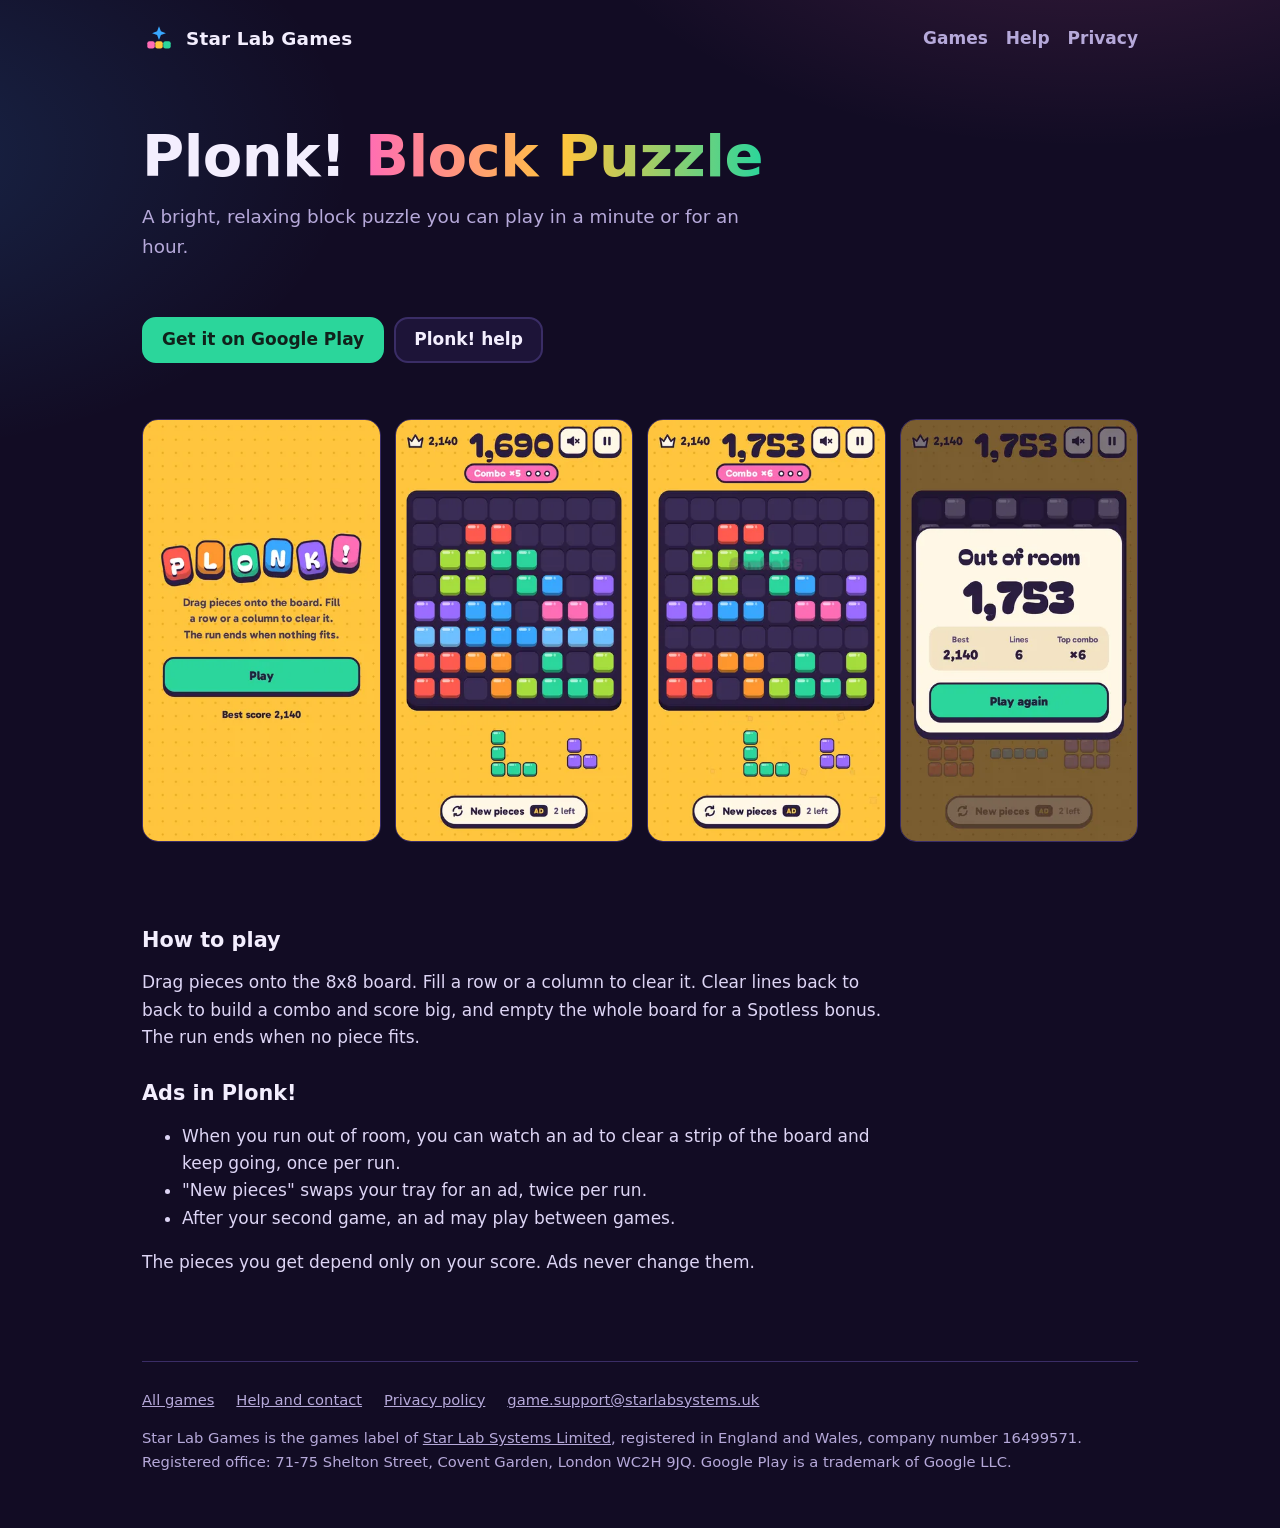
==== plonk.html @ b490a36f "Star Lab Games hub for games.starlabsystems.uk Games list (Plonk! live, Orbit Hop coming soon), Plon" ====
<!DOCTYPE html>
<html lang="en-GB">
<head>
<meta charset="utf-8">
<meta name="viewport" content="width=device-width,initial-scale=1">
<meta name="referrer" content="strict-origin-when-cross-origin">
<meta http-equiv="Content-Security-Policy" content="default-src 'none'; style-src 'self'; img-src 'self'; base-uri 'none'; form-action 'none'">
<title>Plonk! Block Puzzle | Star Lab Games</title>
<meta name="description" content="Plonk! is a bright, fair block puzzle for Android. Drop blocks, clear lines and chain combos. Free on Google Play.">
<link rel="icon" href="/favicon.svg" type="image/svg+xml">
<link rel="stylesheet" href="/style.css?v=1">
</head>
<body>
<div class="wrap">
<header class="top">
  <a class="brand" href="/" aria-label="Star Lab Games home">
    <svg viewBox="0 0 64 64" aria-hidden="true"><rect x="10" y="36" width="14" height="14" rx="4" fill="#ff6cb5"/><rect x="25" y="36" width="14" height="14" rx="4" fill="#ffc53d"/><rect x="40" y="36" width="14" height="14" rx="4" fill="#2bd69b"/><path d="M32 8l3.6 9.4L45 21l-9.4 3.6L32 34l-3.6-9.4L19 21l9.4-3.6z" fill="#39a7ff"/></svg>
    Star Lab Games
  </a>
  <nav class="nav" aria-label="Main">
    <a href="/">Games</a>
    <a href="/support">Help</a>
    <a href="/privacy">Privacy</a>
  </nav>
</header>
<main>
<section class="hero">
  <h1>Plonk! <span>Block Puzzle</span></h1>
  <p>A bright, relaxing block puzzle you can play in a minute or for an hour.</p>
</section>

<section>
  <div class="links">
    <a class="btn go" href="https://play.google.com/store/apps/details?id=uk.starlabsystems.games.plonk">Get it on Google Play</a>
    <a class="btn" href="/support#plonk">Plonk! help</a>
  </div>
</section>

<section aria-label="Screenshots">
  <div class="shots">
    <img src="/img/plonk/1-title.webp" alt="Plonk! title screen" width="360" height="640" loading="lazy">
    <img src="/img/plonk/2-play.webp" alt="Dragging a piece onto the board" width="360" height="640" loading="lazy">
    <img src="/img/plonk/3-clear.webp" alt="Two lines clearing in a combo" width="360" height="640" loading="lazy">
    <img src="/img/plonk/5-results.webp" alt="The results card after a run" width="360" height="640" loading="lazy">
  </div>
</section>

<section class="doc">
  <h2>How to play</h2>
  <p>Drag pieces onto the 8x8 board. Fill a row or a column to clear it. Clear lines back to back to build a combo and score big, and empty the whole board for a Spotless bonus. The run ends when no piece fits.</p>
  <h2>Ads in Plonk!</h2>
  <ul>
    <li>When you run out of room, you can watch an ad to clear a strip of the board and keep going, once per run.</li>
    <li>"New pieces" swaps your tray for an ad, twice per run.</li>
    <li>After your second game, an ad may play between games.</li>
  </ul>
  <p>The pieces you get depend only on your score. Ads never change them.</p>
</section>
</main>
<footer>
  <div class="row">
    <a href="/">All games</a>
    <a href="/support">Help and contact</a>
    <a href="/privacy">Privacy policy</a>
    <a href="mailto:game.support@starlabsystems.uk">game.support@starlabsystems.uk</a>
  </div>
  <p>Star Lab Games is the games label of <a href="https://starlabsystems.uk/">Star Lab Systems Limited</a>, registered in England and Wales, company number 16499571. Registered office: 71&#8209;75 Shelton Street, Covent Garden, London WC2H 9JQ. Google Play is a trademark of Google LLC.</p>
</footer>
</div>
</body>
</html>
---- style.css ----
/* Star Lab Games: the games label's own look (night sky, candy-neon accents). No external fonts or scripts. */
:root {
  --night: #120c24;
  --night-2: #1d1438;
  --card: #241a45;
  --line: #3a2d66;
  --text: #f3eefe;
  --muted: #b6a9da;
  --pink: #ff6cb5;
  --mint: #2bd69b;
  --sun: #ffc53d;
  --sky: #39a7ff;
  --radius: 22px;
  color-scheme: dark;
}
* { box-sizing: border-box; }
html { -webkit-text-size-adjust: 100%; }
body {
  margin: 0; min-height: 100vh; color: var(--text);
  font: 17px/1.6 ui-rounded, "SF Pro Rounded", "Segoe UI", system-ui, -apple-system, Roboto, sans-serif;
  background:
    radial-gradient(900px 500px at 85% -10%, rgba(255, 108, 181, .18), transparent 60%),
    radial-gradient(800px 500px at -10% 10%, rgba(57, 167, 255, .16), transparent 60%),
    var(--night);
}
a { color: var(--sun); }
a:hover { color: #ffd76e; }
img { max-width: 100%; display: block; }
.wrap { max-width: 1040px; margin: 0 auto; padding: 0 22px; }

/* header */
.top { display: flex; align-items: center; justify-content: space-between; gap: 16px; padding: 22px 0; }
.brand { display: inline-flex; align-items: center; gap: 10px; color: var(--text); text-decoration: none; font-weight: 800; font-size: 1.15rem; letter-spacing: .01em; }
.brand svg { width: 34px; height: 34px; }
.nav { display: flex; gap: 18px; flex-wrap: wrap; }
.nav a { color: var(--muted); text-decoration: none; font-weight: 600; }
.nav a:hover, .nav a[aria-current="page"] { color: var(--text); }

/* hero */
.hero { padding: 48px 0 28px; }
.hero h1 { font-size: clamp(2.2rem, 6vw, 3.6rem); line-height: 1.08; margin: 0 0 14px; font-weight: 900; letter-spacing: -.01em; }
.hero h1 span { background: linear-gradient(90deg, var(--pink), var(--sun), var(--mint)); -webkit-background-clip: text; background-clip: text; color: transparent; }
.hero p { color: var(--muted); font-size: 1.15rem; max-width: 640px; margin: 0; }

/* sections */
section { padding: 28px 0; }
h2 { font-size: 1.6rem; line-height: 1.2; margin: 0 0 16px; font-weight: 800; }
h3 { font-size: 1.2rem; margin: 0 0 6px; }
.muted { color: var(--muted); }

/* game cards */
.games { display: grid; grid-template-columns: repeat(auto-fit, minmax(290px, 1fr)); gap: 20px; }
.game { background: var(--card); border: 1px solid var(--line); border-radius: var(--radius); padding: 22px; display: flex; flex-direction: column; gap: 14px; }
.game .head { display: flex; gap: 16px; align-items: center; }
.game .head img { width: 76px; height: 76px; border-radius: 18px; flex: none; }
.game p { margin: 0; color: var(--muted); }
.tag { display: inline-block; font-size: .78rem; font-weight: 800; letter-spacing: .06em; text-transform: uppercase; padding: 3px 10px; border-radius: 99px; background: rgba(43, 214, 155, .14); color: var(--mint); }
.tag.soon { background: rgba(255, 197, 61, .14); color: var(--sun); }
.links { display: flex; flex-wrap: wrap; gap: 10px; margin-top: auto; }

/* buttons: decline-style and action-style are the same size (studio rule) */
.btn { display: inline-flex; align-items: center; justify-content: center; min-height: 46px; padding: 0 18px; border-radius: 14px; font-weight: 800; text-decoration: none; border: 2px solid var(--line); color: var(--text); background: var(--night-2); }
.btn:hover { color: var(--text); border-color: var(--muted); }
.btn.go { background: var(--mint); border-color: var(--mint); color: #10221b; }
.btn.go:hover { background: #4be3ad; color: #10221b; }

/* promise list */
.promise { display: grid; grid-template-columns: repeat(auto-fit, minmax(220px, 1fr)); gap: 16px; }
.promise div { background: var(--night-2); border: 1px solid var(--line); border-radius: var(--radius); padding: 18px; }
.promise p { margin: 0; color: var(--muted); }

/* screenshots */
.shots { display: grid; grid-template-columns: repeat(auto-fit, minmax(150px, 1fr)); gap: 14px; }
.shots img { border-radius: 16px; border: 1px solid var(--line); width: 100%; height: auto; }

/* long text pages */
.doc { max-width: 760px; }
.doc h1 { font-size: 2.2rem; line-height: 1.15; margin: 24px 0 6px; }
.doc h2 { font-size: 1.3rem; margin: 30px 0 8px; }
.doc p, .doc li { color: #ddd5f5; }
.doc dt { font-weight: 800; margin-top: 18px; }
.doc dd { margin: 4px 0 0; color: #ddd5f5; }
code { background: var(--night-2); padding: 1px 6px; border-radius: 6px; font-size: .92em; }

/* footer */
footer { border-top: 1px solid var(--line); margin-top: 40px; padding: 26px 0 40px; color: var(--muted); font-size: .92rem; }
footer .row { display: flex; flex-wrap: wrap; gap: 8px 22px; margin-bottom: 10px; }
footer a { color: var(--muted); }
footer a:hover { color: var(--text); }
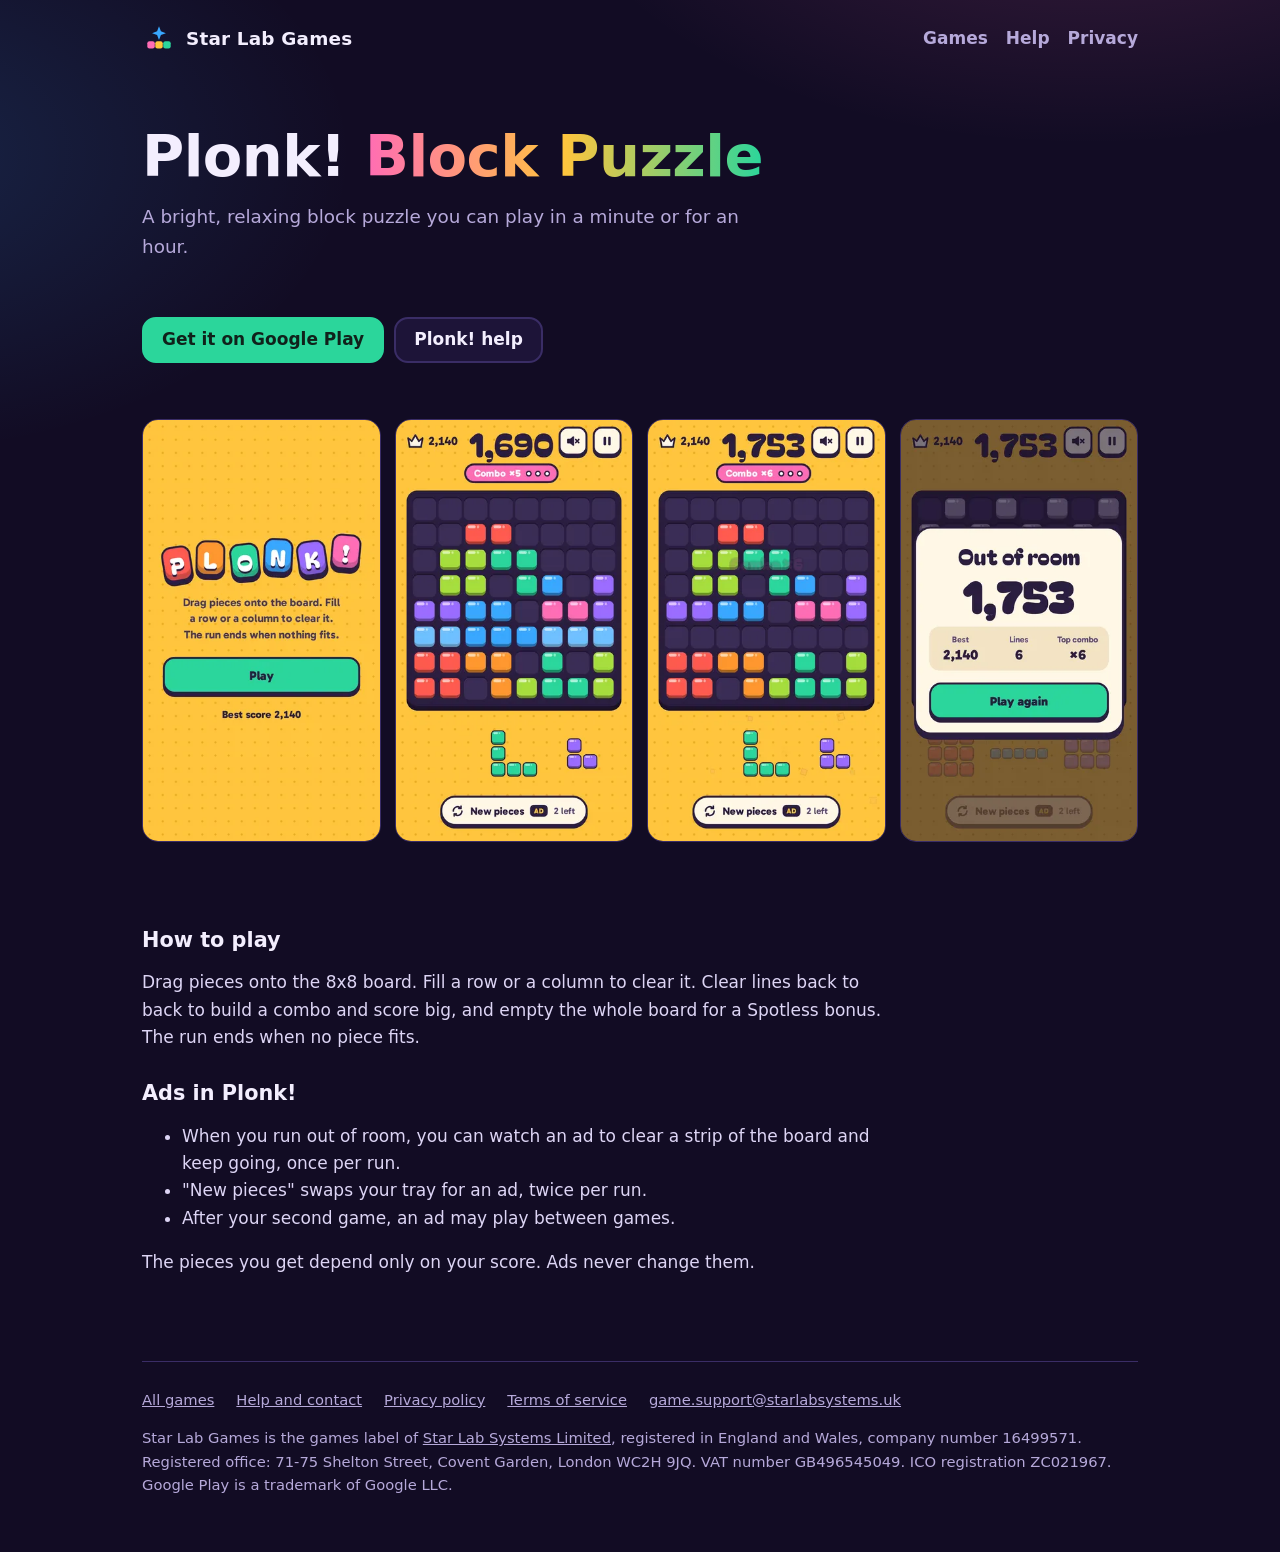
==== commit 8322306c: "Add common terms of service; footers show VAT and ICO numbers Co-Authored-By: Claude Opus 5.5 <norep" ====
--- a/plonk.html
+++ b/plonk.html
@@ -62,9 +62,10 @@
     <a href="/">All games</a>
     <a href="/support">Help and contact</a>
     <a href="/privacy">Privacy policy</a>
+    <a href="/terms">Terms of service</a>
     <a href="mailto:game.support@starlabsystems.uk">game.support@starlabsystems.uk</a>
   </div>
-  <p>Star Lab Games is the games label of <a href="https://starlabsystems.uk/">Star Lab Systems Limited</a>, registered in England and Wales, company number 16499571. Registered office: 71&#8209;75 Shelton Street, Covent Garden, London WC2H 9JQ. Google Play is a trademark of Google LLC.</p>
+  <p>Star Lab Games is the games label of <a href="https://starlabsystems.uk/">Star Lab Systems Limited</a>, registered in England and Wales, company number 16499571. Registered office: 71&#8209;75 Shelton Street, Covent Garden, London WC2H 9JQ. VAT number GB496545049. ICO registration ZC021967. Google Play is a trademark of Google LLC.</p>
 </footer>
 </div>
 </body>
